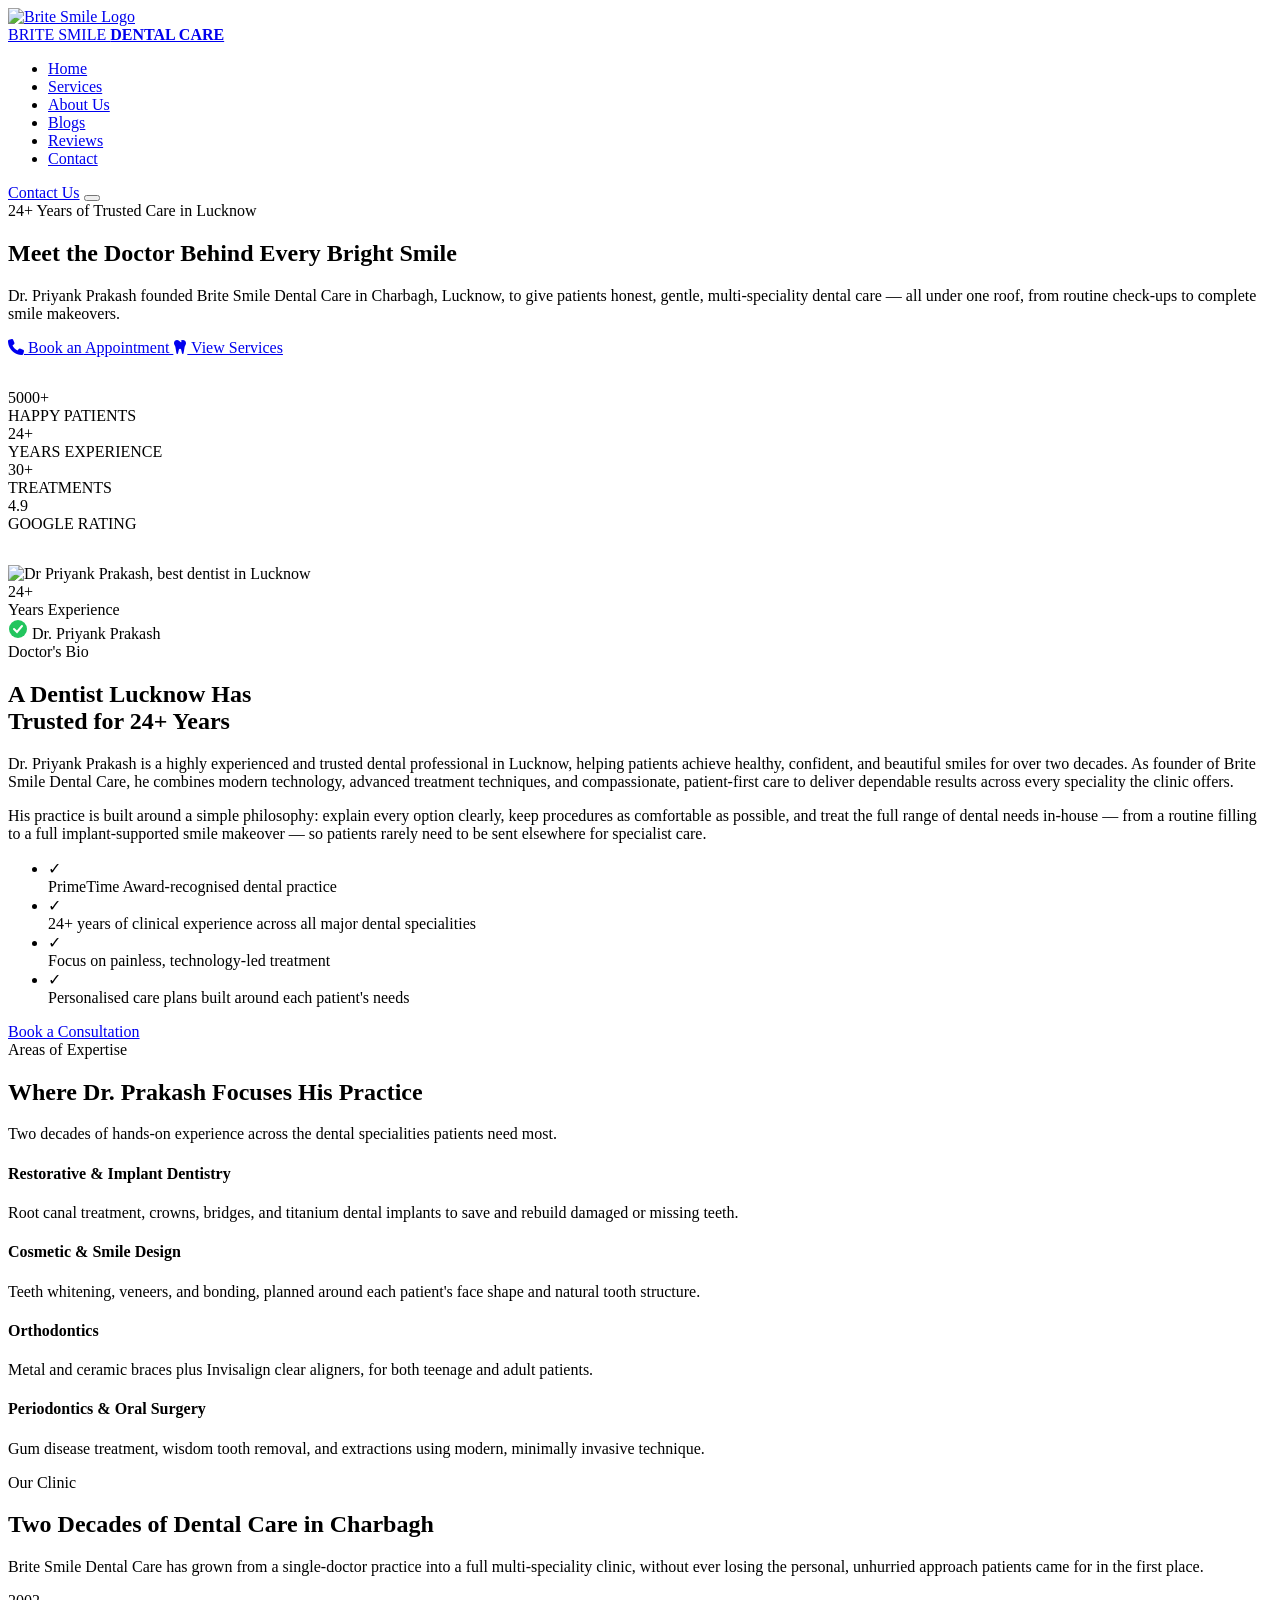
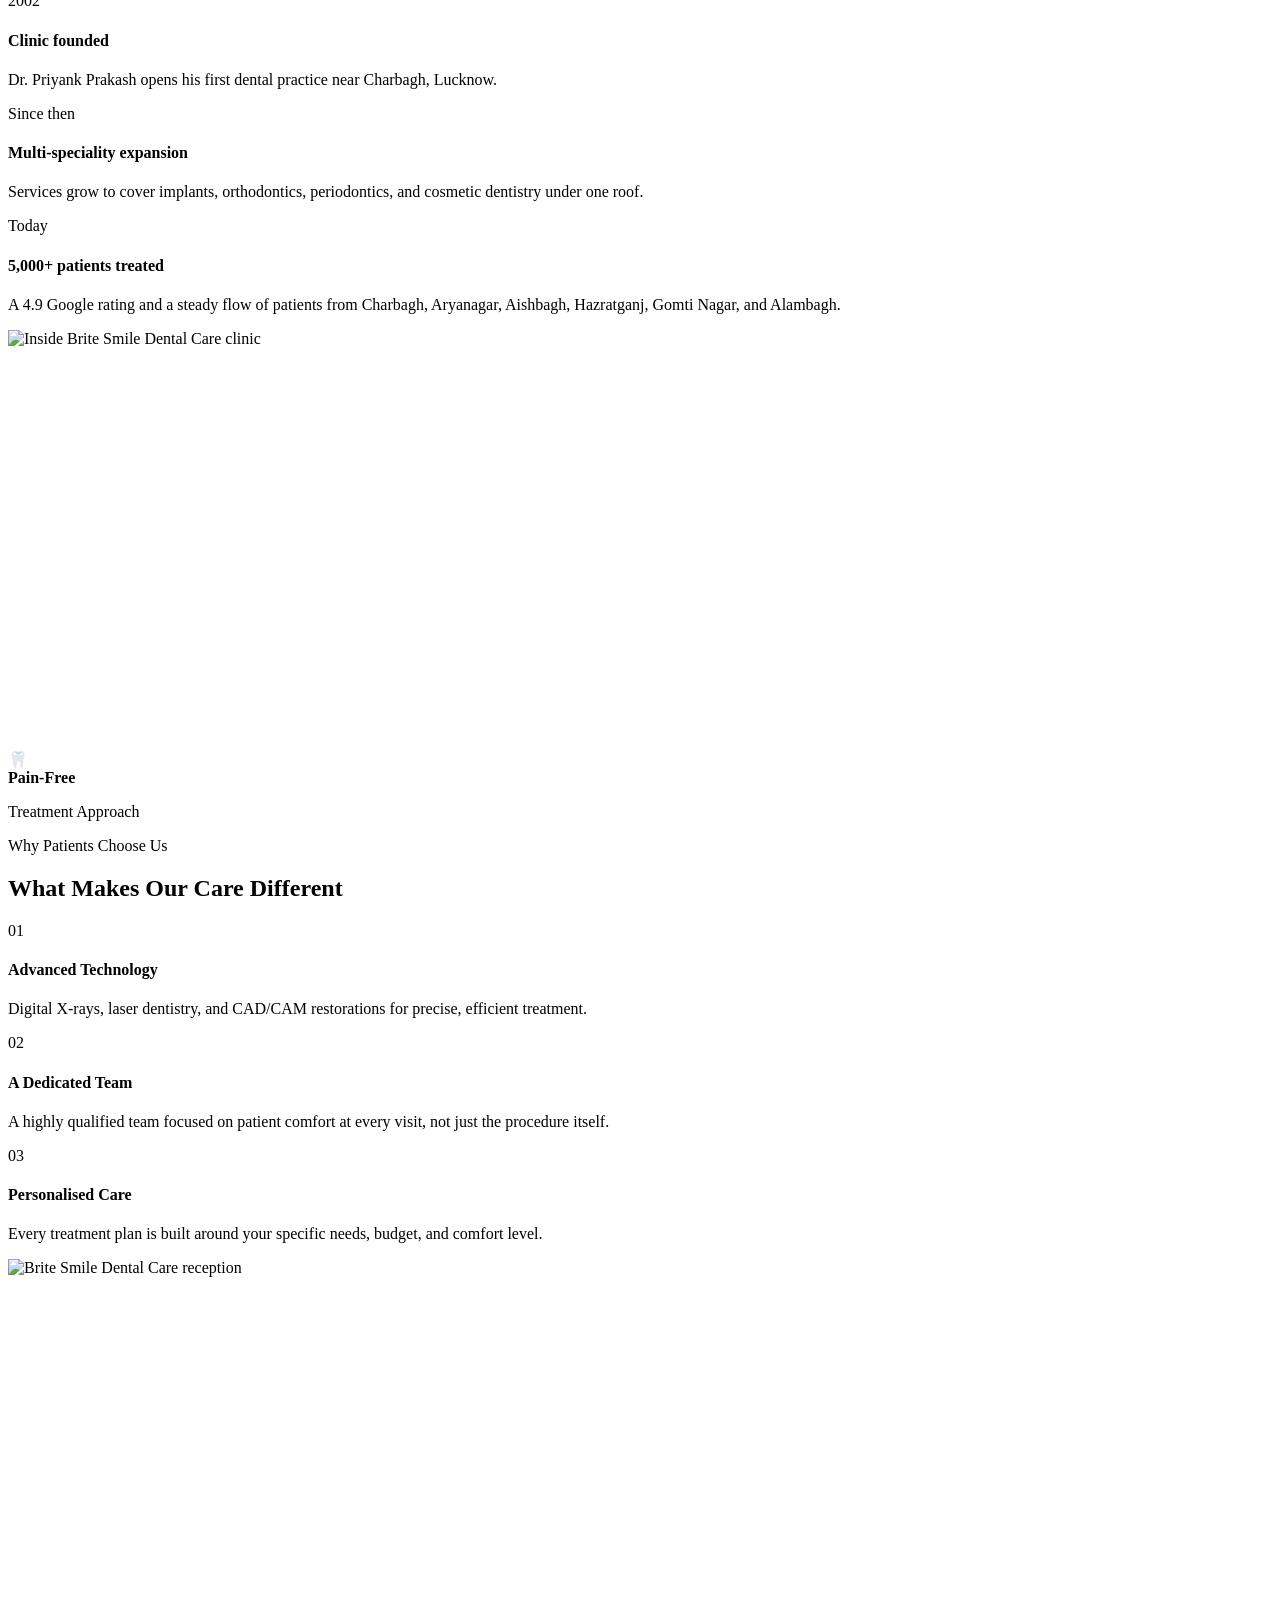
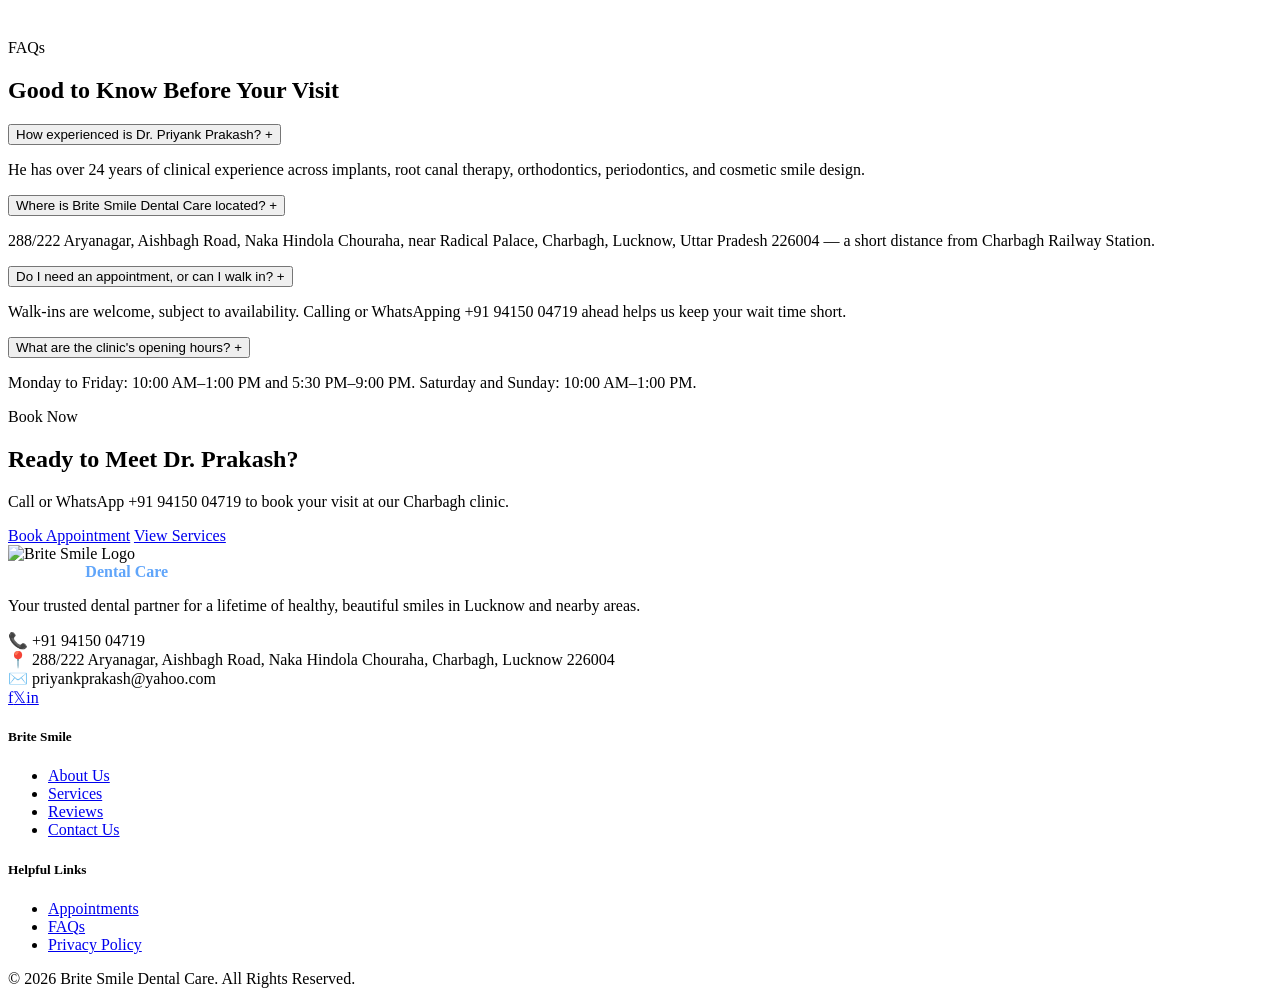
==== about/index.html @ 79cd0ec5 "Create index.html" ====
<!DOCTYPE html>
<html lang="en">
<head>
<meta charset="UTF-8">
<meta name="viewport" content="width=device-width, initial-scale=1.0, maximum-scale=1.0, user-scalable=no">
<title>About Dr. Priyank Prakash | Brite Smile Dental Care, Lucknow</title>
<link rel="preconnect" href="https://fonts.googleapis.com">
<link rel="preconnect" href="https://fonts.gstatic.com" crossorigin>
<link rel="icon" type="image/x-icon" href="/favicon.ico">
<link href="https://fonts.googleapis.com/css2?family=Cormorant+Garamond:ital,wght@0,300;0,400;0,600;0,700;1,300;1,400&family=DM+Sans:wght@300;400;500;600;700&display=swap" rel="stylesheet">
<link rel="stylesheet" href="about-style.css">
<link rel="stylesheet" href="https://cdnjs.cloudflare.com/ajax/libs/font-awesome/6.5.1/css/all.min.css">

<meta name="description" content="Meet Dr. Priyank Prakash, founder of Brite Smile Dental Care, Charbagh Lucknow — 24+ years of experience in implants, root canal, orthodontics and cosmetic dentistry. Trusted by 5,000+ patients.">
<meta name="theme-color" content="#2563eb">
<meta name="robots" content="index, follow">
<link rel="canonical" href="https://britesmiledentalcare2002.co.in/about/">

<meta property="og:title" content="About Dr. Priyank Prakash | Brite Smile Dental Care">
<meta property="og:description" content="24+ years of dental experience. Multi-speciality care in Charbagh, Lucknow. Trusted by 5,000+ patients.">
<meta property="og:image" content="og-image.webp">
<meta property="og:url" content="https://britesmiledentalcare2002.co.in/about/">
<meta property="og:type" content="website">
<meta name="twitter:card" content="summary_large_image">

<script type="application/ld+json">
[
  {
    "@context": "https://schema.org",
    "@type": "Dentist",
    "name": "Brite Smile Dental Care",
    "url": "https://britesmiledentalcare2002.co.in",
    "telephone": "+919415004719",
    "email": "priyankprakash@yahoo.com",
    "address": {
      "@type": "PostalAddress",
      "streetAddress": "288/222 Aryanagar, Aishbagh Road, Naka Hindola Chouraha, near Radical Palace, Charbagh",
      "addressLocality": "Lucknow",
      "addressRegion": "Uttar Pradesh",
      "postalCode": "226004",
      "addressCountry": "IN"
    },
    "aggregateRating": {
      "@type": "AggregateRating",
      "ratingValue": "4.9",
      "reviewCount": "85"
    },
    "employee": {
      "@type": "Person",
      "name": "Dr. Priyank Prakash",
      "jobTitle": "Lead Dentist & Founder",
      "description": "Dr. Priyank Prakash is the founder and lead dentist at Brite Smile Dental Care, with 24+ years of clinical experience in multi-speciality dentistry."
    }
  },
  {
    "@context": "https://schema.org",
    "@type": "BreadcrumbList",
    "itemListElement": [
      {"@type":"ListItem","position":1,"name":"Home","item":"https://britesmiledentalcare2002.co.in"},
      {"@type":"ListItem","position":2,"name":"About Us","item":"https://britesmiledentalcare2002.co.in/about/"}
    ]
  },
  {
    "@context": "https://schema.org",
    "@type": "FAQPage",
    "mainEntity": [
      {
        "@type": "Question",
        "name": "How experienced is Dr. Priyank Prakash?",
        "acceptedAnswer": {"@type":"Answer","text":"Dr. Priyank Prakash has over 24 years of clinical experience in multi-speciality dentistry, including implants, root canal therapy, orthodontics, periodontics, and cosmetic smile design."}
      },
      {
        "@type": "Question",
        "name": "Where is Brite Smile Dental Care located?",
        "acceptedAnswer": {"@type":"Answer","text":"288/222 Aryanagar, Aishbagh Road, Naka Hindola Chouraha, near Radical Palace, Charbagh, Lucknow, Uttar Pradesh 226004 — a short distance from Charbagh Railway Station."}
      },
      {
        "@type": "Question",
        "name": "Do I need an appointment or can I walk in?",
        "acceptedAnswer": {"@type":"Answer","text":"Walk-ins are welcome, subject to availability. Calling or WhatsApping +91 94150 04719 ahead helps us keep your wait time short."}
      },
      {
        "@type": "Question",
        "name": "What are the clinic's opening hours?",
        "acceptedAnswer": {"@type":"Answer","text":"Monday to Friday: 10:00 AM–1:00 PM and 5:30 PM–9:00 PM. Saturday and Sunday: 10:00 AM–1:00 PM."}
      }
    ]
  }
]
</script>
</head>
<body>

<!-- ═══════════════════════════════ NAVBAR ═══════════════════════════════ -->
<nav class="navbar">
  <div class="nav-container">
    <a href="/" class="nav-logo">
      <div class="logo-icon"><img src="logo.png" loading="lazy" alt="Brite Smile Logo" style="width:26px;height:26px;object-fit:contain;"></div>
      <span>BRITE SMILE <strong>DENTAL CARE</strong></span>
    </a>
    <ul class="nav-links" id="navLinks">
      <li><a href="/">Home</a></li>
      <li><a href="/services">Services</a></li>
      <li><a href="/about" aria-current="page">About Us</a></li>
      <li><a href="/blog/">Blogs</a></li>
      <li><a href="/#reviews">Reviews</a></li>
      <li><a href="/#book-appointment">Contact</a></li>
    </ul>
    <a href="tel:+919415004719" class="btn btn-primary btn-nav">Contact Us</a>
    <button class="nav-hamburger" id="hamburger" aria-label="Menu" aria-expanded="false">
      <span></span><span></span><span></span>
    </button>
  </div>
</nav>
<div class="nav-overlay" id="navOverlay"></div>

<!-- ═══════════════════════════════ HERO ═══════════════════════════════ -->
<section class="hero">
  <div class="hero-bg-blob"></div>
  <div class="hero-container">
    <div class="hero-badge reveal from-bottom in-view">
      <span class="badge-dot"></span>
      24+ Years of Trusted Care in Lucknow
    </div>
    <h1 class="hero-title reveal from-bottom in-view">
      Meet the Doctor Behind Every <span class="gradient-text">Bright Smile</span>
    </h1>
    <p class="hero-desc reveal from-bottom in-view">
      Dr. Priyank Prakash founded Brite Smile Dental Care in Charbagh, Lucknow, to give patients honest, gentle, multi-speciality dental care — all under one roof, from routine check-ups to complete smile makeovers.
    </p>
    <div class="hero-cta reveal from-bottom in-view">
      <a href="tel:+919415004719" class="btn btn-primary">
        <i class="fa-solid fa-phone"></i> Book an Appointment
      </a>
      <a href="/services" class="btn btn-outline">
        <i class="fa-solid fa-tooth"></i> View Services
      </a>
    </div>
  </div>
</section>

<!-- ═══════════════════════════════ STATS STRIP ═══════════════════════════════ -->
<section class="stats-strip" style="padding:32px 0;">
  <div class="container">
    <div class="stats-grid">
      <div class="stat-item reveal from-bottom"><div class="stat-number">5000<span>+</span></div><div class="stat-label">HAPPY PATIENTS</div></div>
      <div class="stat-divider"></div>
      <div class="stat-item reveal from-bottom"><div class="stat-number">24<span>+</span></div><div class="stat-label">YEARS EXPERIENCE</div></div>
      <div class="stat-divider"></div>
      <div class="stat-item reveal from-bottom"><div class="stat-number">30<span>+</span></div><div class="stat-label">TREATMENTS</div></div>
      <div class="stat-divider"></div>
      <div class="stat-item reveal from-bottom"><div class="stat-number">4.9</div><div class="stat-label">GOOGLE RATING</div></div>
    </div>
  </div>
</section>

<!-- ═══════════════════════════════ DOCTOR BIO ═══════════════════════════════ -->
<section id="doctor">
  <div class="container">
    <div class="about-grid doctor-grid">
      <div class="about-visual reveal from-left">
        <div class="about-img-card" style="overflow:hidden;">
          <img src="Dr-Priyank-Prakash-Best-dentist-in-lucknow.webp" loading="lazy" alt="Dr Priyank Prakash, best dentist in Lucknow"
               style="width:100%;height:100%;object-fit:cover;object-position:top;">
        </div>
        <div class="about-stat-card"><div class="stat-num">24+</div><div class="stat-label">Years Experience</div></div>
        <div class="about-check-card">
          <svg width="20" height="20" viewBox="0 0 20 20" fill="none"><circle cx="10" cy="10" r="9" fill="#22c55e"/><path d="M6 10L9 13L14 7" stroke="white" stroke-width="2" stroke-linecap="round"/></svg>
          Dr. Priyank Prakash
        </div>
      </div>
      <div class="about-content reveal from-right">
        <div class="section-tag">Doctor's Bio</div>
        <h2 class="section-title">A Dentist Lucknow Has<br><span class="gradient-text">Trusted for 24+ Years</span></h2>
        <p class="about-desc">
          Dr. Priyank Prakash is a highly experienced and trusted dental professional in Lucknow, helping patients achieve healthy, confident, and beautiful smiles for over two decades. As founder of Brite Smile Dental Care, he combines modern technology, advanced treatment techniques, and compassionate, patient-first care to deliver dependable results across every speciality the clinic offers.
        </p>
        <p class="about-desc">
          His practice is built around a simple philosophy: explain every option clearly, keep procedures as comfortable as possible, and treat the full range of dental needs in-house — from a routine filling to a full implant-supported smile makeover — so patients rarely need to be sent elsewhere for specialist care.
        </p>
        <ul class="about-features">
          <li><div class="feature-check">✓</div><span>PrimeTime Award-recognised dental practice</span></li>
          <li><div class="feature-check">✓</div><span>24+ years of clinical experience across all major dental specialities</span></li>
          <li><div class="feature-check">✓</div><span>Focus on painless, technology-led treatment</span></li>
          <li><div class="feature-check">✓</div><span>Personalised care plans built around each patient's needs</span></li>
        </ul>
        <a href="/#book-appointment" class="btn btn-primary">Book a Consultation</a>
      </div>
    </div>
  </div>
</section>

<!-- ═══════════════════════════════ AREAS OF EXPERTISE ═══════════════════════════════ -->
<section class="services">
  <div class="container">
    <div class="section-header reveal from-bottom">
      <div class="section-tag">Areas of Expertise</div>
      <h2 class="section-title">Where <span class="gradient-text">Dr. Prakash</span> Focuses His Practice</h2>
      <p class="section-desc">Two decades of hands-on experience across the dental specialities patients need most.</p>
    </div>
    <div class="cred-grid">
      <div class="cred-card reveal from-bottom"><h4>Restorative & Implant Dentistry</h4><p>Root canal treatment, crowns, bridges, and titanium dental implants to save and rebuild damaged or missing teeth.</p></div>
      <div class="cred-card reveal from-bottom"><h4>Cosmetic & Smile Design</h4><p>Teeth whitening, veneers, and bonding, planned around each patient's face shape and natural tooth structure.</p></div>
      <div class="cred-card reveal from-bottom"><h4>Orthodontics</h4><p>Metal and ceramic braces plus Invisalign clear aligners, for both teenage and adult patients.</p></div>
      <div class="cred-card reveal from-bottom"><h4>Periodontics & Oral Surgery</h4><p>Gum disease treatment, wisdom tooth removal, and extractions using modern, minimally invasive technique.</p></div>
    </div>
  </div>
</section>

<!-- ═══════════════════════════════ CLINIC / TIMELINE ═══════════════════════════════ -->
<section>
  <div class="container">
    <div class="about-grid" style="grid-template-columns:1fr 1fr;">
      <div class="reveal from-left">
        <div class="section-tag">Our Clinic</div>
        <h2 class="section-title">Two Decades of <span class="gradient-text">Dental Care in Charbagh</span></h2>
        <p class="about-desc">Brite Smile Dental Care has grown from a single-doctor practice into a full multi-speciality clinic, without ever losing the personal, unhurried approach patients came for in the first place.</p>
        <div class="timeline">
          <div class="timeline-item"><div class="t-year">2002</div><h4>Clinic founded</h4><p>Dr. Priyank Prakash opens his first dental practice near Charbagh, Lucknow.</p></div>
          <div class="timeline-item"><div class="t-year">Since then</div><h4>Multi-speciality expansion</h4><p>Services grow to cover implants, orthodontics, periodontics, and cosmetic dentistry under one roof.</p></div>
          <div class="timeline-item"><div class="t-year">Today</div><h4>5,000+ patients treated</h4><p>A 4.9 Google rating and a steady flow of patients from Charbagh, Aryanagar, Aishbagh, Hazratganj, Gomti Nagar, and Alambagh.</p></div>
        </div>
      </div>
      <div class="reveal from-right">
        <div class="why-img-card">
          <img src="https://images.pexels.com/photos/5622257/pexels-photo-5622257.jpeg" loading="lazy" alt="Inside Brite Smile Dental Care clinic"
               style="width:100%;height:100%;min-height:420px;object-fit:cover;">
          <div class="why-img-badge">
            <span>🦷</span>
            <div><strong>Pain-Free</strong><p>Treatment Approach</p></div>
          </div>
        </div>
      </div>
    </div>
  </div>
</section>

<!-- ═══════════════════════════════ WHY US ═══════════════════════════════ -->
<section class="why-us">
  <div class="container">
    <div class="why-grid">
      <div class="why-content">
        <div class="section-tag light-tag">Why Patients Choose Us</div>
        <h2 class="section-title white-title">What Makes Our Care Different</h2>
        <div class="why-items">
          <div class="why-item reveal from-left">
            <div class="why-num">01</div>
            <div class="why-text"><h4>Advanced Technology</h4><p>Digital X-rays, laser dentistry, and CAD/CAM restorations for precise, efficient treatment.</p></div>
          </div>
          <div class="why-item reveal from-left">
            <div class="why-num">02</div>
            <div class="why-text"><h4>A Dedicated Team</h4><p>A highly qualified team focused on patient comfort at every visit, not just the procedure itself.</p></div>
          </div>
          <div class="why-item reveal from-left">
            <div class="why-num">03</div>
            <div class="why-text"><h4>Personalised Care</h4><p>Every treatment plan is built around your specific needs, budget, and comfort level.</p></div>
          </div>
        </div>
      </div>
      <div class="why-visual reveal from-right">
        <div class="why-img-card">
          <img src="https://images.unsplash.com/photo-1629909615184-74f495363b67?w=700&q=80" loading="lazy" alt="Brite Smile Dental Care reception"
               style="width:100%;height:100%;min-height:380px;object-fit:cover;">
        </div>
      </div>
    </div>
  </div>
</section>

<!-- ═══════════════════════════════ FAQ ═══════════════════════════════ -->
<section id="faq">
  <div class="container">
    <div class="section-header reveal from-bottom">
      <div class="section-tag">FAQs</div>
      <h2 class="section-title">Good to Know <span class="gradient-text">Before Your Visit</span></h2>
    </div>
    <div class="faq-grid">
      <div class="faq-item reveal from-bottom">
        <button class="faq-question" aria-expanded="false">How experienced is Dr. Priyank Prakash? <span class="faq-icon">+</span></button>
        <div class="faq-answer"><p>He has over 24 years of clinical experience across implants, root canal therapy, orthodontics, periodontics, and cosmetic smile design.</p></div>
      </div>
      <div class="faq-item reveal from-bottom">
        <button class="faq-question" aria-expanded="false">Where is Brite Smile Dental Care located? <span class="faq-icon">+</span></button>
        <div class="faq-answer"><p>288/222 Aryanagar, Aishbagh Road, Naka Hindola Chouraha, near Radical Palace, Charbagh, Lucknow, Uttar Pradesh 226004 — a short distance from Charbagh Railway Station.</p></div>
      </div>
      <div class="faq-item reveal from-bottom">
        <button class="faq-question" aria-expanded="false">Do I need an appointment, or can I walk in? <span class="faq-icon">+</span></button>
        <div class="faq-answer"><p>Walk-ins are welcome, subject to availability. Calling or WhatsApping +91 94150 04719 ahead helps us keep your wait time short.</p></div>
      </div>
      <div class="faq-item reveal from-bottom">
        <button class="faq-question" aria-expanded="false">What are the clinic's opening hours? <span class="faq-icon">+</span></button>
        <div class="faq-answer"><p>Monday to Friday: 10:00 AM–1:00 PM and 5:30 PM–9:00 PM. Saturday and Sunday: 10:00 AM–1:00 PM.</p></div>
      </div>
    </div>
  </div>
</section>

<!-- ═══════════════════════════════ CTA BANNER ═══════════════════════════════ -->
<section class="cta-banner">
  <div class="cta-blob"></div>
  <div class="container">
    <div class="cta-content reveal from-bottom">
      <div class="section-tag light-tag">Book Now</div>
      <h2>Ready to Meet Dr. Prakash?</h2>
      <p>Call or WhatsApp +91 94150 04719 to book your visit at our Charbagh clinic.</p>
      <div class="cta-btns">
        <a href="tel:+919415004719" class="btn btn-white">Book Appointment</a>
        <a href="/services/" class="btn btn-outline-white">View Services</a>
      </div>
    </div>
  </div>
</section>

<!-- ═══════════════════════════════ FOOTER ═══════════════════════════════ -->
<footer class="footer">
  <div class="container">
    <div class="footer-grid">
      <div class="footer-brand">
        <div class="nav-logo footer-logo">
          <div class="logo-icon" style="background:transparent;"><img src="logo.png" loading="lazy" alt="Brite Smile Logo" style="width:36px;height:36px;object-fit:contain;"></div>
          <span style="color:#fff;">Brite Smile <strong style="color:#60a5fa;">Dental Care</strong></span>
        </div>
        <p>Your trusted dental partner for a lifetime of healthy, beautiful smiles in Lucknow and nearby areas.</p>
        <div class="footer-contact-info">
          <div>📞 +91 94150 04719</div>
          <div>📍 288/222 Aryanagar, Aishbagh Road, Naka Hindola Chouraha, Charbagh, Lucknow 226004</div>
          <div>✉️ priyankprakash@yahoo.com</div>
        </div>
        <div class="footer-social">
          <a href="#" aria-label="Facebook">f</a><a href="#" aria-label="Twitter">𝕏</a><a href="#" aria-label="Instagram">in</a>
        </div>
      </div>
      <div class="footer-col">
        <h5>Brite Smile</h5>
        <ul><li><a href="/about">About Us</a></li><li><a href="/services">Services</a></li><li><a href="/#reviews">Reviews</a></li><li><a href="/#book-appointment">Contact Us</a></li></ul>
      </div>
      <div class="footer-col">
        <h5>Helpful Links</h5>
        <ul><li><a href="/#book-appointment">Appointments</a></li><li><a href="/#faq">FAQs</a></li><li><a href="#">Privacy Policy</a></li></ul>
      </div>
    </div>
    <div class="footer-bottom"><p>© 2026 Brite Smile Dental Care. All Rights Reserved.</p></div>
  </div>
</footer>

<script src="about-script.js"></script>
</body>
</html>
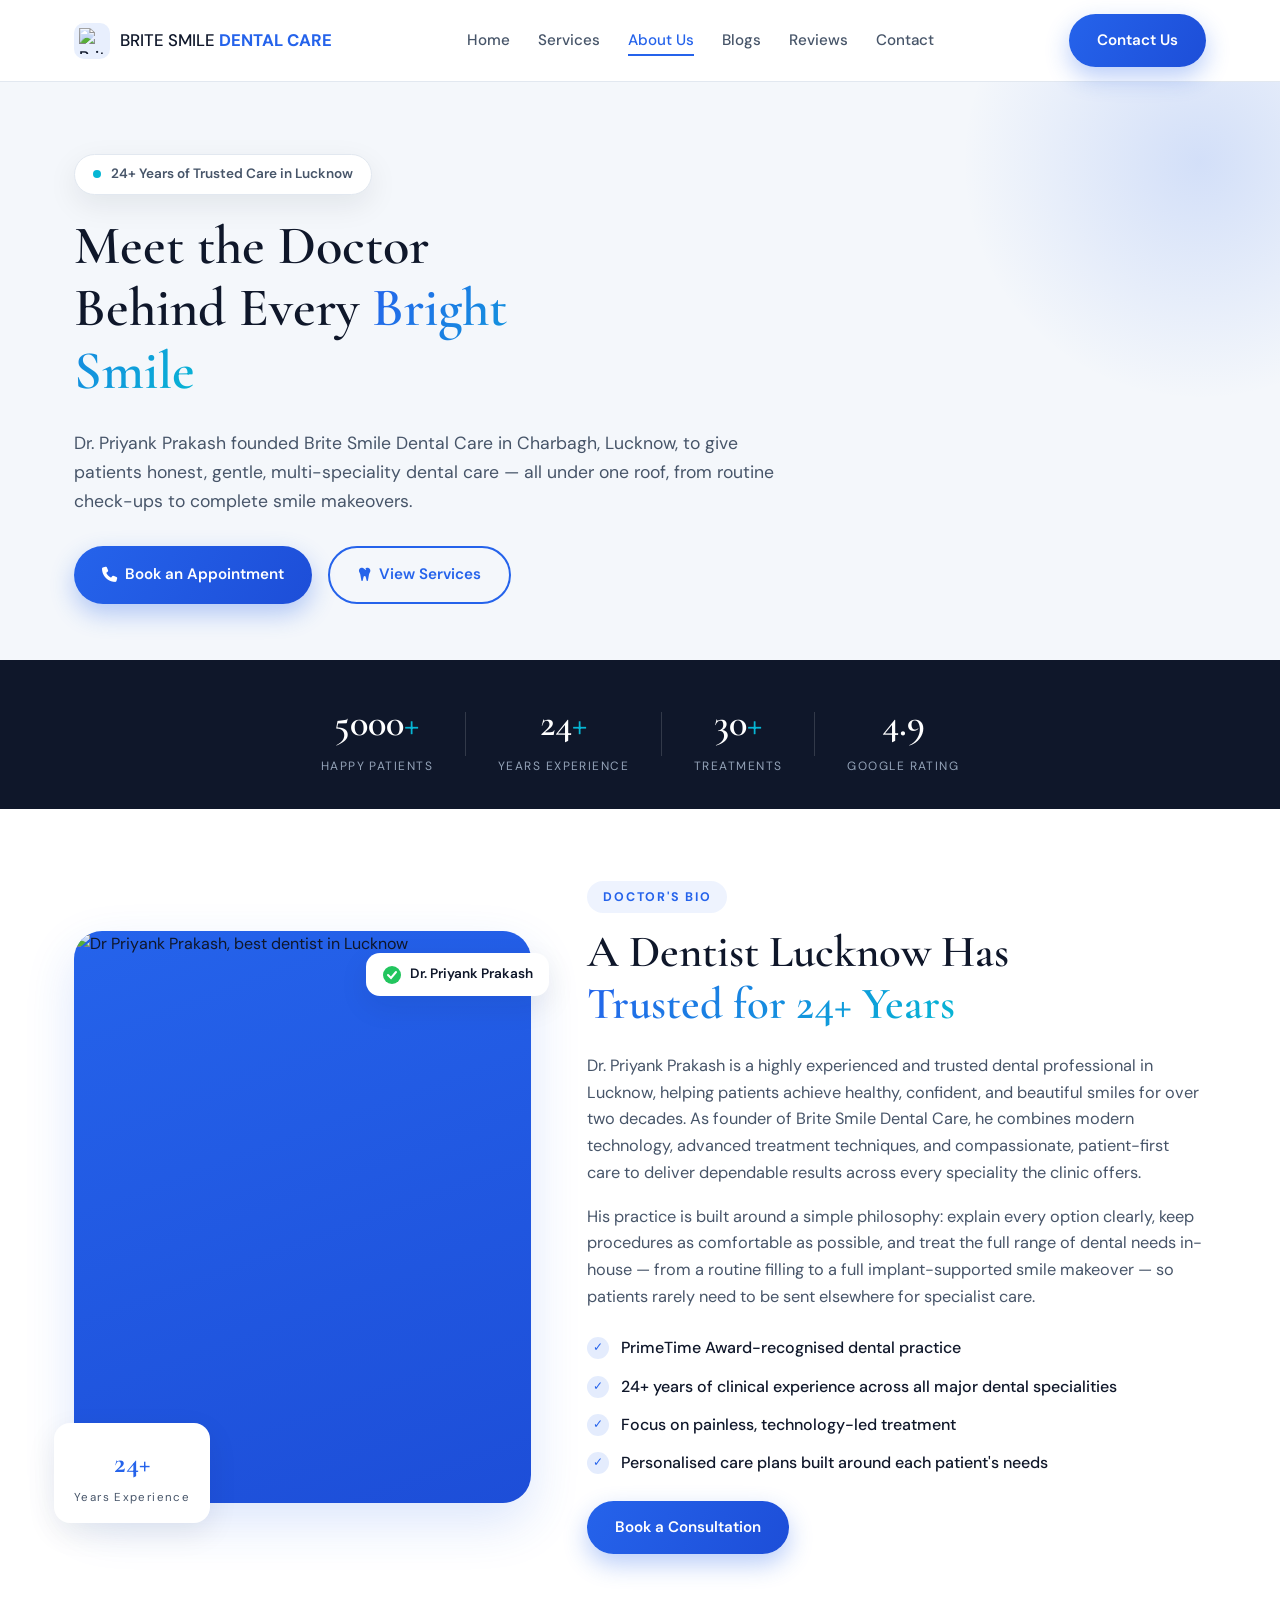
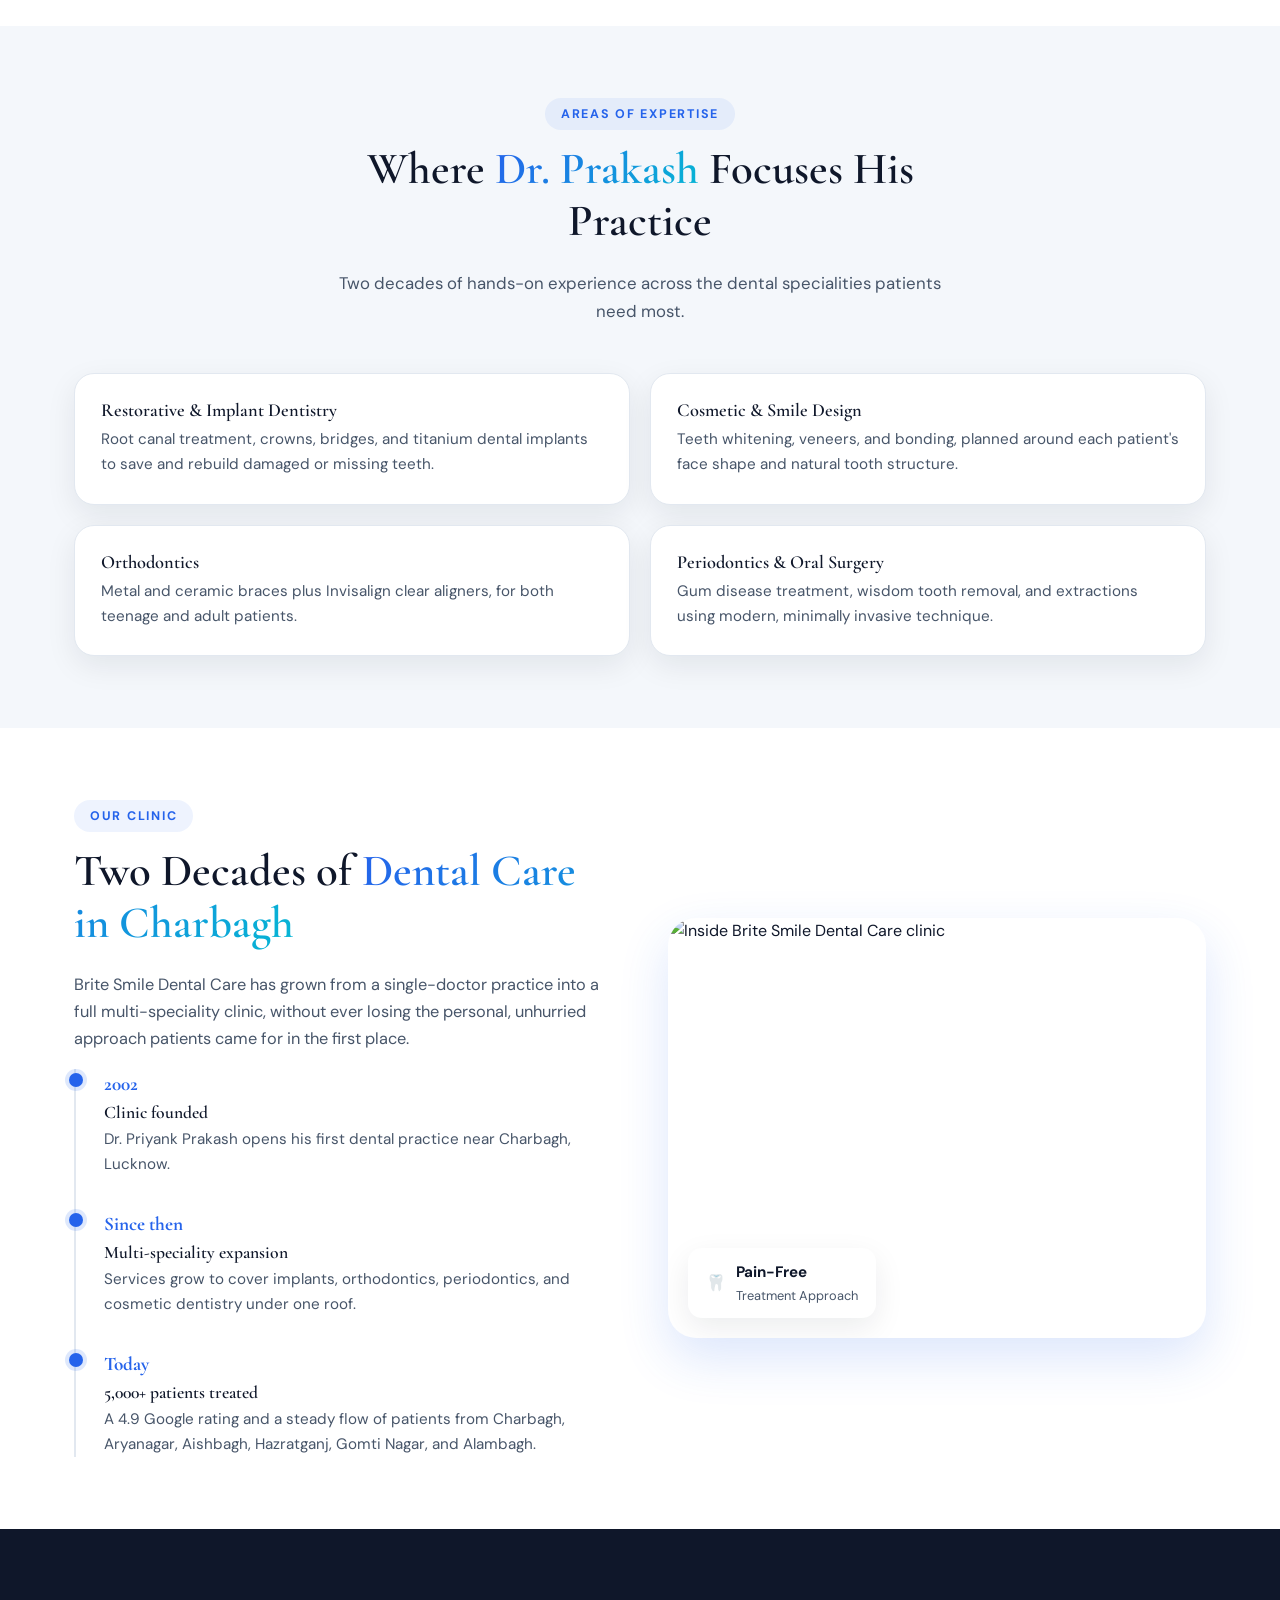
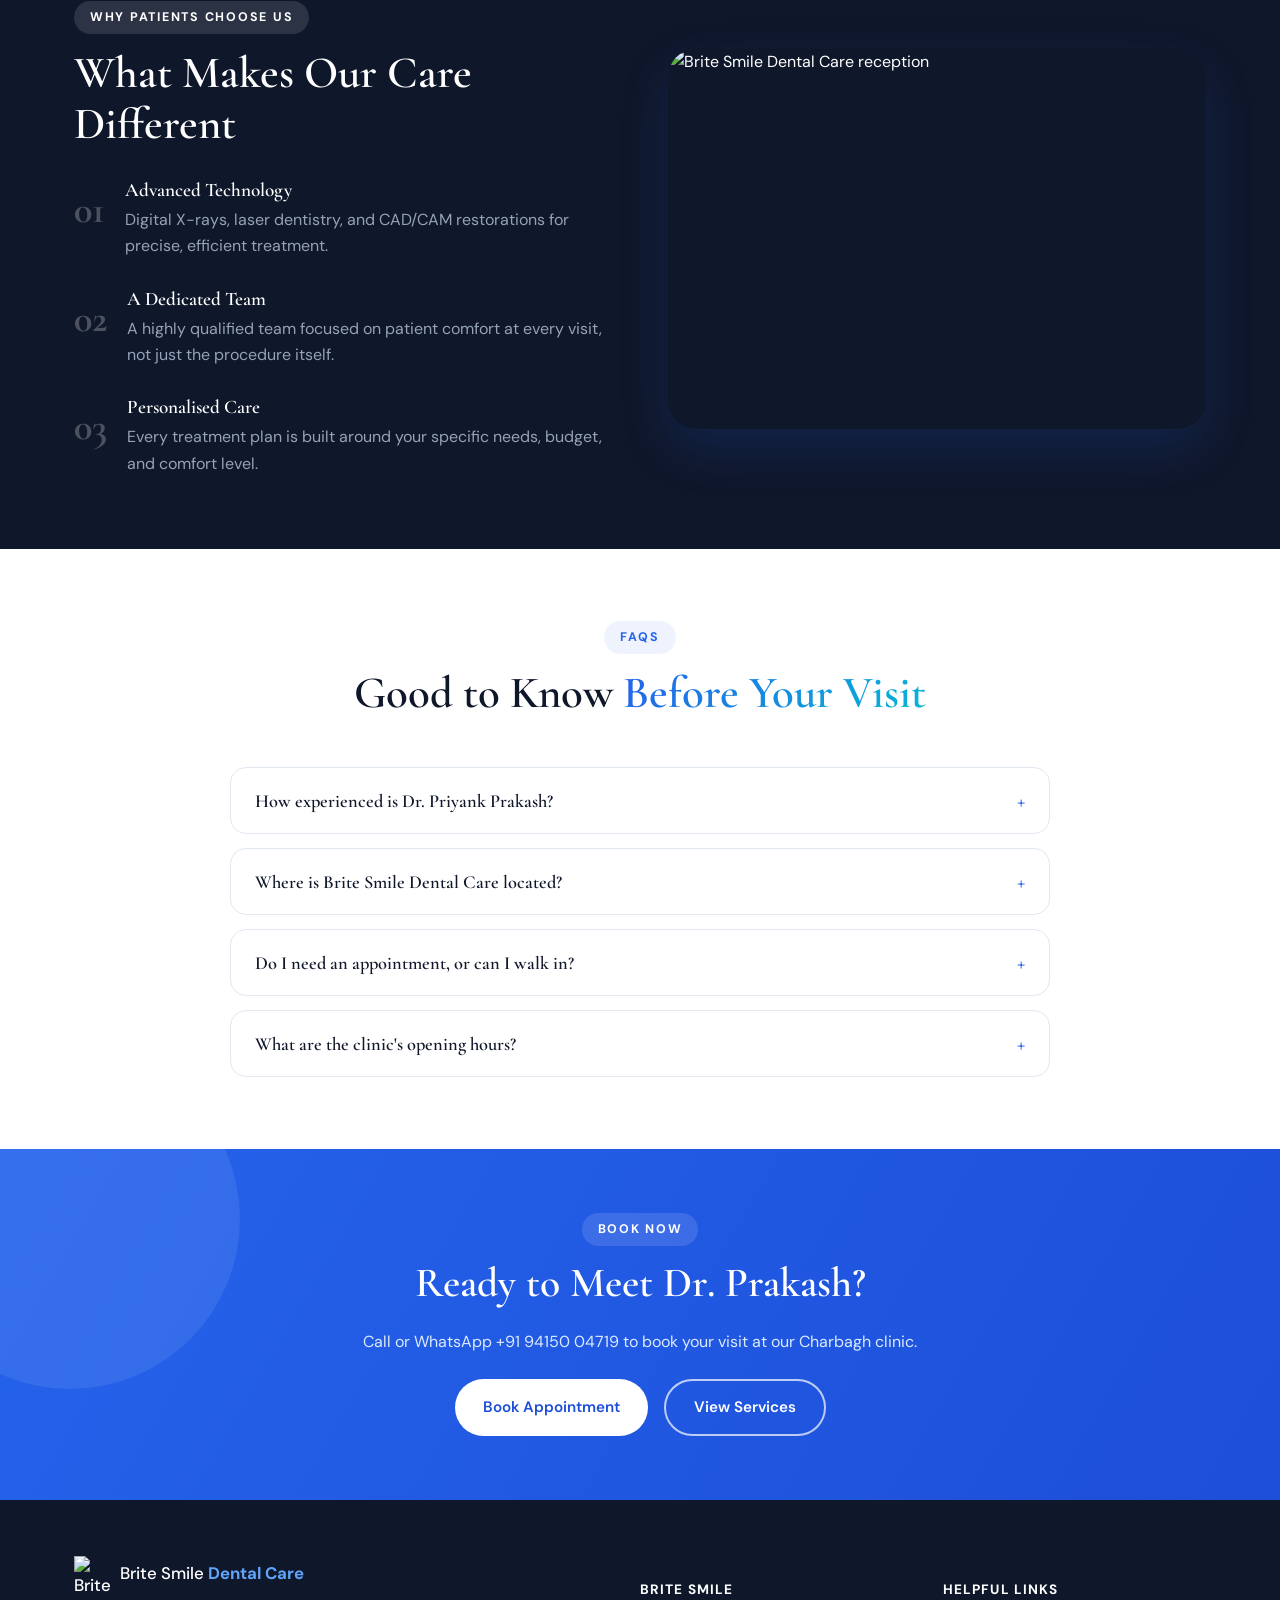
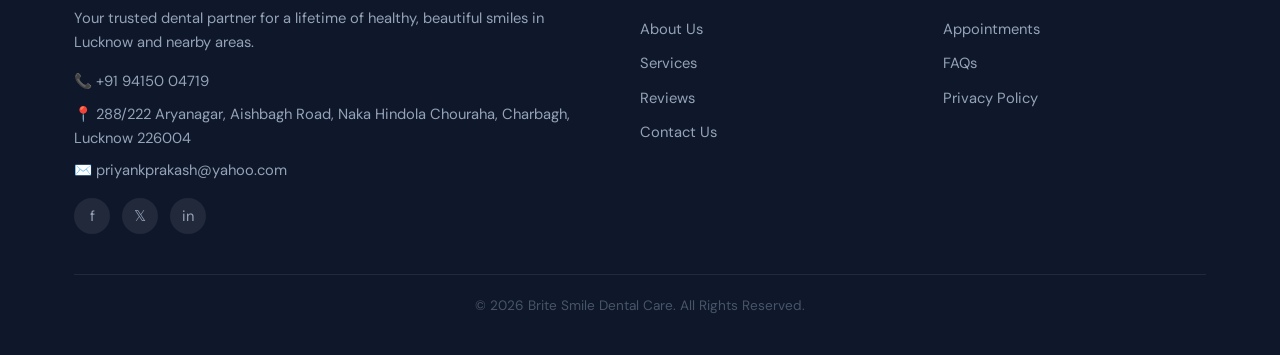
==== commit 1898613d: "Update index.html" ====
--- a/about/index.html
+++ b/about/index.html
@@ -8,7 +8,7 @@
 <link rel="preconnect" href="https://fonts.gstatic.com" crossorigin>
 <link rel="icon" type="image/x-icon" href="/favicon.ico">
 <link href="https://fonts.googleapis.com/css2?family=Cormorant+Garamond:ital,wght@0,300;0,400;0,600;0,700;1,300;1,400&family=DM+Sans:wght@300;400;500;600;700&display=swap" rel="stylesheet">
-<link rel="stylesheet" href="about-style.css">
+<link rel="stylesheet" href="/about-style.css">
 <link rel="stylesheet" href="https://cdnjs.cloudflare.com/ajax/libs/font-awesome/6.5.1/css/all.min.css">
 
 <meta name="description" content="Meet Dr. Priyank Prakash, founder of Brite Smile Dental Care, Charbagh Lucknow — 24+ years of experience in implants, root canal, orthodontics and cosmetic dentistry. Trusted by 5,000+ patients.">
@@ -343,6 +343,6 @@
   </div>
 </footer>
 
-<script src="about-script.js"></script>
+<script src="/about-script.js"></script>
 </body>
 </html>
--- a/about-style.css
+++ b/about-style.css
@@ -0,0 +1,321 @@
+/* ============================================================
+   BRITE SMILE DENTAL CARE — Shared theme (About / Services)
+   Matches homepage: Cormorant Garamond + DM Sans, #2563eb blue
+   ============================================================ */
+
+:root{
+  --primary:#2563eb;
+  --primary-dark:#1d4ed8;
+  --accent:#06b6d4;
+  --ink:#0f172a;
+  --ink-soft:#475569;
+  --bg:#ffffff;
+  --bg-soft:#f4f7fb;
+  --line:#e2e8f0;
+  --radius:20px;
+  --shadow:0 10px 30px rgba(15,23,42,.08);
+  --shadow-lg:0 20px 50px rgba(37,99,235,.16);
+}
+
+
+html, body{
+  overflow-x:hidden;
+  width:100%;
+  touch-action: pan-y;
+}
+*{box-sizing:border-box;}
+html{scroll-behavior:smooth;}
+body{
+  margin:0;
+  font-family:'DM Sans',sans-serif;
+  color:var(--ink);
+  background:var(--bg);
+  line-height:1.65;
+  -webkit-font-smoothing:antialiased;
+  overflow-x:hidden;
+}
+h1,h2,h3,h4{
+  font-family:'Cormorant Garamond',serif;
+  color:var(--ink);
+  line-height:1.15;
+  margin:0 0 .5em;
+  font-weight:600;
+}
+p{margin:0 0 1em;color:var(--ink-soft);}
+a{color:inherit;text-decoration:none;}
+img{max-width:100%;display:block;}
+.container{max-width:1180px;margin:0 auto;padding:0 24px;}
+.gradient-text{
+  background:linear-gradient(120deg,var(--primary) 0%, var(--accent) 100%);
+  -webkit-background-clip:text;background-clip:text;color:transparent;
+}
+.section-tag{
+  display:inline-block;text-transform:uppercase;letter-spacing:.14em;font-size:.78rem;
+  font-weight:700;color:var(--primary);background:rgba(37,99,235,.08);
+  padding:6px 16px;border-radius:999px;margin-bottom:14px;font-family:'DM Sans',sans-serif;
+}
+.section-tag.light-tag{background:rgba(255,255,255,.12);color:#fff;}
+.section-header{max-width:640px;margin:0 auto 48px;text-align:center;}
+.section-title{font-size:clamp(1.8rem,4vw,2.8rem);}
+.white-title{color:#fff;}
+.section-desc{font-size:1.05rem;color:var(--ink-soft);}
+
+/* ---------- buttons ---------- */
+.btn{
+  display:inline-flex;align-items:center;gap:8px;font-weight:600;font-size:.95rem;
+  padding:14px 28px;border-radius:999px;border:none;cursor:pointer;
+  transition:transform .25s ease, box-shadow .25s ease;
+  font-family:'DM Sans',sans-serif;
+}
+.btn-primary{
+  background:linear-gradient(120deg,var(--primary),var(--primary-dark));
+  color:#fff;box-shadow:0 10px 24px rgba(37,99,235,.32);
+}
+.btn-primary:hover{transform:translateY(-3px);box-shadow:0 16px 32px rgba(37,99,235,.4);}
+.btn-outline{background:transparent;border:2px solid var(--primary);color:var(--primary);}
+.btn-outline:hover{background:var(--primary);color:#fff;transform:translateY(-3px);}
+.btn-white{background:#fff;color:var(--primary-dark);}
+.btn-white:hover{transform:translateY(-3px);box-shadow:0 12px 28px rgba(0,0,0,.18);}
+.btn-outline-white{background:transparent;border:2px solid rgba(255,255,255,.7);color:#fff;}
+.btn-outline-white:hover{background:#fff;color:var(--primary-dark);}
+
+/* ---------- navbar ---------- */
+.navbar{
+  position:sticky;top:0;z-index:200;background:rgba(255,255,255,.9);
+  backdrop-filter:blur(10px);border-bottom:1px solid var(--line);
+}
+.nav-container{
+  max-width:1180px;margin:0 auto;padding:14px 24px;
+  display:flex;align-items:center;justify-content:space-between;gap:20px;
+}
+.nav-logo{display:flex;align-items:center;gap:10px;font-weight:500;font-size:1.05rem;color:var(--ink);}
+.nav-logo strong{color:var(--primary);font-weight:700;}
+.logo-icon{width:36px;height:36px;border-radius:10px;background:rgba(37,99,235,.1);display:flex;align-items:center;justify-content:center;}
+.nav-links{display:flex;align-items:center;gap:28px;list-style:none;margin:0;padding:0;}
+.nav-links a{font-size:.95rem;font-weight:500;color:var(--ink-soft);position:relative;}
+.nav-links a[aria-current="page"]{color:var(--primary);}
+.nav-links a::after{
+  content:'';position:absolute;left:0;bottom:-6px;width:0;height:2px;background:var(--primary);
+  transition:width .25s ease;
+}
+.nav-links a:hover::after,.nav-links a[aria-current="page"]::after{width:100%;}
+.btn-nav{display:inline-block;}
+
+.nav-hamburger{
+  display:none;flex-direction:column;justify-content:center;gap:5px;
+  width:40px;height:40px;background:none;border:none;cursor:pointer;z-index:210;
+}
+.nav-hamburger span{
+  display:block;width:24px;height:2px;background:var(--ink);border-radius:2px;
+  transition:transform .3s ease, opacity .3s ease;
+}
+.nav-hamburger.active span:nth-child(1){transform:translateY(7px) rotate(45deg);}
+.nav-hamburger.active span:nth-child(2){opacity:0;}
+.nav-hamburger.active span:nth-child(3){transform:translateY(-7px) rotate(-45deg);}
+
+.nav-overlay{
+  position:fixed;inset:0;background:rgba(15,23,42,.4);
+  opacity:0;visibility:hidden;transition:opacity .3s ease;z-index:150;
+}
+.nav-overlay.active{opacity:1;visibility:visible;}
+
+/* ---------- hero ---------- */
+.hero{position:relative;padding:72px 0 56px;overflow:hidden;background:var(--bg-soft);}
+.hero-bg-blob{
+  position:absolute;top:-160px;right:-160px;width:480px;height:480px;border-radius:50%;
+  background:radial-gradient(circle, rgba(37,99,235,.16), transparent 70%);
+}
+.hero-container{max-width:1180px;margin:0 auto;padding:0 24px;position:relative;z-index:2;}
+.hero-badge{
+  display:inline-flex;align-items:center;gap:10px;background:#fff;border:1px solid var(--line);
+  padding:8px 18px;border-radius:999px;font-size:.85rem;font-weight:600;color:var(--ink-soft);
+  box-shadow:var(--shadow);margin-bottom:20px;
+}
+.badge-dot{width:8px;height:8px;border-radius:50%;background:var(--accent);animation:pulse 1.8s infinite;}
+@keyframes pulse{0%,100%{box-shadow:0 0 0 0 rgba(6,182,212,.5);}50%{box-shadow:0 0 0 8px rgba(6,182,212,0);}}
+.hero-title{font-size:clamp(2.1rem,4.6vw,3.4rem);max-width:18ch;}
+.hero-desc{font-family:'DM Sans',sans-serif;font-weight:400;font-size:1.1rem;color:var(--ink-soft);max-width:60ch;margin-top:10px;}
+.hero-cta{display:flex;gap:16px;margin-top:30px;flex-wrap:wrap;}
+
+/* ---------- stats strip ---------- */
+.stats-strip{background:var(--ink);padding:40px 0;}
+.stats-grid{display:flex;align-items:center;justify-content:center;gap:32px;flex-wrap:wrap;}
+.stat-item{text-align:center;color:#fff;}
+.stat-number{font-family:'Cormorant Garamond',serif;font-size:2.4rem;font-weight:600;}
+.stat-number span{color:var(--accent);}
+.stat-label{font-size:.75rem;letter-spacing:.12em;color:#94a3b8;margin-top:2px;}
+.stat-divider{width:1px;height:44px;background:rgba(255,255,255,.15);}
+
+/* ---------- generic content sections ---------- */
+section{padding:72px 0;}
+
+/* ---------- doctor / about ---------- */
+.about-grid,.doctor-grid{display:grid;grid-template-columns:.85fr 1.15fr;gap:56px;align-items:center;}
+.about-visual{position:relative;}
+.about-img-card{
+  border-radius:28px;box-shadow:var(--shadow-lg);aspect-ratio:4/5;position:relative;
+  background:linear-gradient(160deg,var(--primary),var(--primary-dark));
+}
+.about-stat-card{
+  position:absolute;bottom:-20px;left:-20px;background:#fff;border-radius:16px;padding:16px 20px;
+  box-shadow:var(--shadow);text-align:center;
+}
+.about-stat-card .stat-num{font-family:'Cormorant Garamond',serif;font-size:1.8rem;color:var(--primary);font-weight:700;}
+.about-stat-card .stat-label{font-size:.72rem;color:var(--ink-soft);}
+.about-check-card{
+  position:absolute;top:22px;right:-18px;background:#fff;border-radius:14px;padding:10px 16px;
+  box-shadow:var(--shadow);font-size:.85rem;font-weight:600;display:flex;align-items:center;gap:8px;
+}
+.about-check-card svg{flex-shrink:0;}
+.about-desc{font-size:1.02rem;}
+.about-features{list-style:none;margin:24px 0;padding:0;display:grid;gap:12px;}
+.about-features li{display:flex;align-items:flex-start;gap:12px;font-weight:500;}
+.feature-check{
+  width:22px;height:22px;border-radius:50%;background:rgba(37,99,235,.12);color:var(--primary);
+  display:flex;align-items:center;justify-content:center;font-size:.75rem;flex-shrink:0;margin-top:2px;
+}
+
+/* credential / timeline */
+.cred-grid{display:grid;grid-template-columns:repeat(2,1fr);gap:20px;}
+.cred-card{background:#fff;border:1px solid var(--line);border-radius:var(--radius);padding:26px;box-shadow:var(--shadow);}
+.cred-card h4{font-size:1.15rem;margin-bottom:6px;}
+.cred-card p{margin:0;font-size:.95rem;}
+
+.timeline{position:relative;margin-top:12px;padding-left:28px;border-left:2px solid var(--line);}
+.timeline-item{position:relative;padding-bottom:32px;}
+.timeline-item:last-child{padding-bottom:0;}
+.timeline-item::before{
+  content:'';position:absolute;left:-35px;top:4px;width:14px;height:14px;border-radius:50%;
+  background:var(--primary);box-shadow:0 0 0 4px rgba(37,99,235,.15);
+}
+.timeline-item .t-year{font-family:'Cormorant Garamond',serif;font-weight:700;color:var(--primary);font-size:1.2rem;}
+.timeline-item h4{margin:2px 0 4px;font-size:1.1rem;}
+.timeline-item p{margin:0;font-size:.95rem;}
+
+/* ---------- services grid ---------- */
+.services{background:var(--bg-soft);}
+.services-grid{display:grid;grid-template-columns:repeat(3,1fr);gap:24px;}
+.service-card{
+  background:#fff;border-radius:var(--radius);padding:32px 26px;box-shadow:var(--shadow);
+  border:1px solid var(--line);transition:transform .3s ease, box-shadow .3s ease;
+}
+.service-card:hover{transform:translateY(-6px);box-shadow:var(--shadow-lg);}
+.service-card.featured{border-color:var(--primary);}
+.service-icon{
+  width:52px;height:52px;border-radius:14px;background:linear-gradient(135deg,rgba(37,99,235,.12),rgba(6,182,212,.12));
+  color:var(--primary);display:flex;align-items:center;justify-content:center;font-size:1.3rem;margin-bottom:16px;
+}
+.service-card h3{font-size:1.25rem;margin-bottom:8px;}
+.service-card p{font-size:.95rem;margin-bottom:14px;}
+.service-link{font-weight:700;color:var(--primary);font-size:.9rem;}
+
+/* ---------- why-us (dark, numbered) ---------- */
+.why-us{background:var(--ink);color:#fff;}
+.why-grid{display:grid;grid-template-columns:1fr 1fr;gap:56px;align-items:center;}
+.why-items{display:grid;gap:28px;margin-top:28px;}
+.why-item{display:flex;gap:20px;}
+.why-num{font-family:'Cormorant Garamond',serif;font-size:2.4rem;font-weight:700;color:rgba(255,255,255,.25);flex-shrink:0;}
+.why-text h4{color:#fff;font-size:1.2rem;margin-bottom:6px;}
+.why-text p{color:#94a3b8;margin:0;}
+.why-img-card{position:relative;border-radius:28px;overflow:hidden;box-shadow:var(--shadow-lg);}
+.why-img-badge{
+  position:absolute;bottom:20px;left:20px;background:#fff;border-radius:14px;padding:12px 18px;
+  display:flex;align-items:center;gap:10px;box-shadow:var(--shadow);
+}
+.why-img-badge strong{display:block;color:var(--ink);font-size:.95rem;}
+.why-img-badge p{margin:0;font-size:.8rem;color:var(--ink-soft);}
+
+/* ---------- FAQ accordion ---------- */
+.faq-grid{display:grid;gap:14px;max-width:820px;margin:0 auto;}
+.faq-item{background:#fff;border:1px solid var(--line);border-radius:16px;overflow:hidden;}
+.faq-question{
+  width:100%;text-align:left;background:none;border:none;padding:20px 24px;cursor:pointer;
+  display:flex;justify-content:space-between;align-items:center;gap:16px;
+  font-family:'Cormorant Garamond',serif;font-size:1.15rem;font-weight:600;color:var(--ink);
+}
+.faq-icon{color:var(--primary);font-size:1.3rem;transition:transform .3s ease;flex-shrink:0;}
+.faq-question[aria-expanded="true"] .faq-icon{transform:rotate(45deg);}
+.faq-answer{max-height:0;overflow:hidden;transition:max-height .35s ease;padding:0 24px;}
+.faq-answer p{padding-bottom:20px;margin:0;font-size:.98rem;}
+
+/* ---------- CTA banner ---------- */
+.cta-banner{
+  position:relative;background:linear-gradient(120deg,var(--primary),var(--primary-dark));
+  color:#fff;overflow:hidden;padding:64px 0;
+}
+.cta-blob{position:absolute;top:-100px;left:-100px;width:340px;height:340px;border-radius:50%;background:rgba(255,255,255,.08);}
+.cta-content{position:relative;z-index:2;text-align:center;max-width:640px;margin:0 auto;}
+.cta-content h2{color:#fff;font-size:clamp(1.8rem,4vw,2.6rem);}
+.cta-content p{color:#dbeafe;}
+.cta-btns{display:flex;gap:16px;justify-content:center;margin-top:24px;flex-wrap:wrap;}
+
+/* ---------- footer ---------- */
+.footer{background:var(--ink);color:#94a3b8;padding:56px 0 24px;font-size:.92rem;}
+.footer-grid{display:grid;grid-template-columns:2fr 1fr 1fr;gap:40px;}
+.footer-brand p{color:#94a3b8;}
+.footer-logo{color:#fff;margin-bottom:14px;}
+.footer-contact-info div{margin-bottom:8px;}
+.footer-col h5{color:#fff;font-family:'DM Sans',sans-serif;font-size:.85rem;letter-spacing:.08em;text-transform:uppercase;margin-bottom:16px;}
+.footer-col ul{list-style:none;padding:0;margin:0;display:grid;gap:10px;}
+.footer-col a:hover{color:#fff;}
+.footer-social{display:flex;gap:12px;margin-top:16px;}
+.footer-social a{width:36px;height:36px;border-radius:50%;background:rgba(255,255,255,.08);display:flex;align-items:center;justify-content:center;}
+.footer-bottom{border-top:1px solid rgba(255,255,255,.08);margin-top:40px;padding-top:20px;text-align:center;font-size:.85rem;}
+.footer-bottom a{color:var(--accent);}
+
+/* ---------- reveal animations ---------- */
+.reveal{opacity:0;transition:opacity .7s ease, transform .7s ease;}
+.reveal.from-bottom{transform:translateY(28px);}
+.reveal.from-left{transform:translateX(-32px);}
+.reveal.from-right{transform:translateX(32px);}
+.reveal.in-view{opacity:1;transform:none;}
+
+/* ============ RESPONSIVE ============ */
+@media (max-width:960px){
+  .about-grid,.doctor-grid,.why-grid{grid-template-columns:1fr;}
+  .services-grid,.cred-grid{grid-template-columns:repeat(2,1fr);}
+  .footer-grid{grid-template-columns:1fr 1fr;}
+}
+
+@media (max-width:768px){
+  .nav-hamburger{display:flex;}
+  .nav-links{
+    position:fixed;top:0;right:0;height:100vh;width:min(78vw,320px);
+    background:#fff;flex-direction:column;align-items:flex-start;justify-content:flex-start;
+    padding:100px 32px 32px;gap:26px;
+    transform:translateX(100%);transition:transform .4s cubic-bezier(.4,0,.2,1);
+    box-shadow:-10px 0 40px rgba(15,23,42,.12);z-index:180;
+  }
+  .nav-links{
+  position:fixed;top:0;right:0;height:100vh;width:min(78vw,320px);
+  background:#fff;flex-direction:column;align-items:flex-start;justify-content:flex-start;
+  padding:100px 32px 32px;gap:26px;
+  transform:translateX(100%);
+  visibility:hidden;
+  pointer-events:none;
+  transition:transform .4s cubic-bezier(.4,0,.2,1), visibility 0s linear .4s;
+  box-shadow:-10px 0 40px rgba(15,23,42,.12);z-index:180;
+}
+.nav-links.active{
+  transform:translateX(0);
+  visibility:visible;
+  pointer-events:auto;
+  transition:transform .4s cubic-bezier(.4,0,.2,1);
+     }
+  .nav-links a{font-size:1.1rem;}
+  .btn-nav{display:none;}
+  .stats-grid{gap:20px;}
+  .stat-divider{display:none;}
+  .stat-item{width:40%;}
+  .services-grid{grid-template-columns:1fr;}
+  .cred-grid{grid-template-columns:1fr;}
+  .footer-grid{grid-template-columns:1fr;text-align:center;}
+  .footer-social{justify-content:center;}
+  .about-check-card{right:8px;}
+  .about-stat-card{left:8px;}
+}
+
+@media (prefers-reduced-motion: reduce){
+  html{scroll-behavior:auto;}
+  .reveal{transition:none;opacity:1;transform:none;}
+}
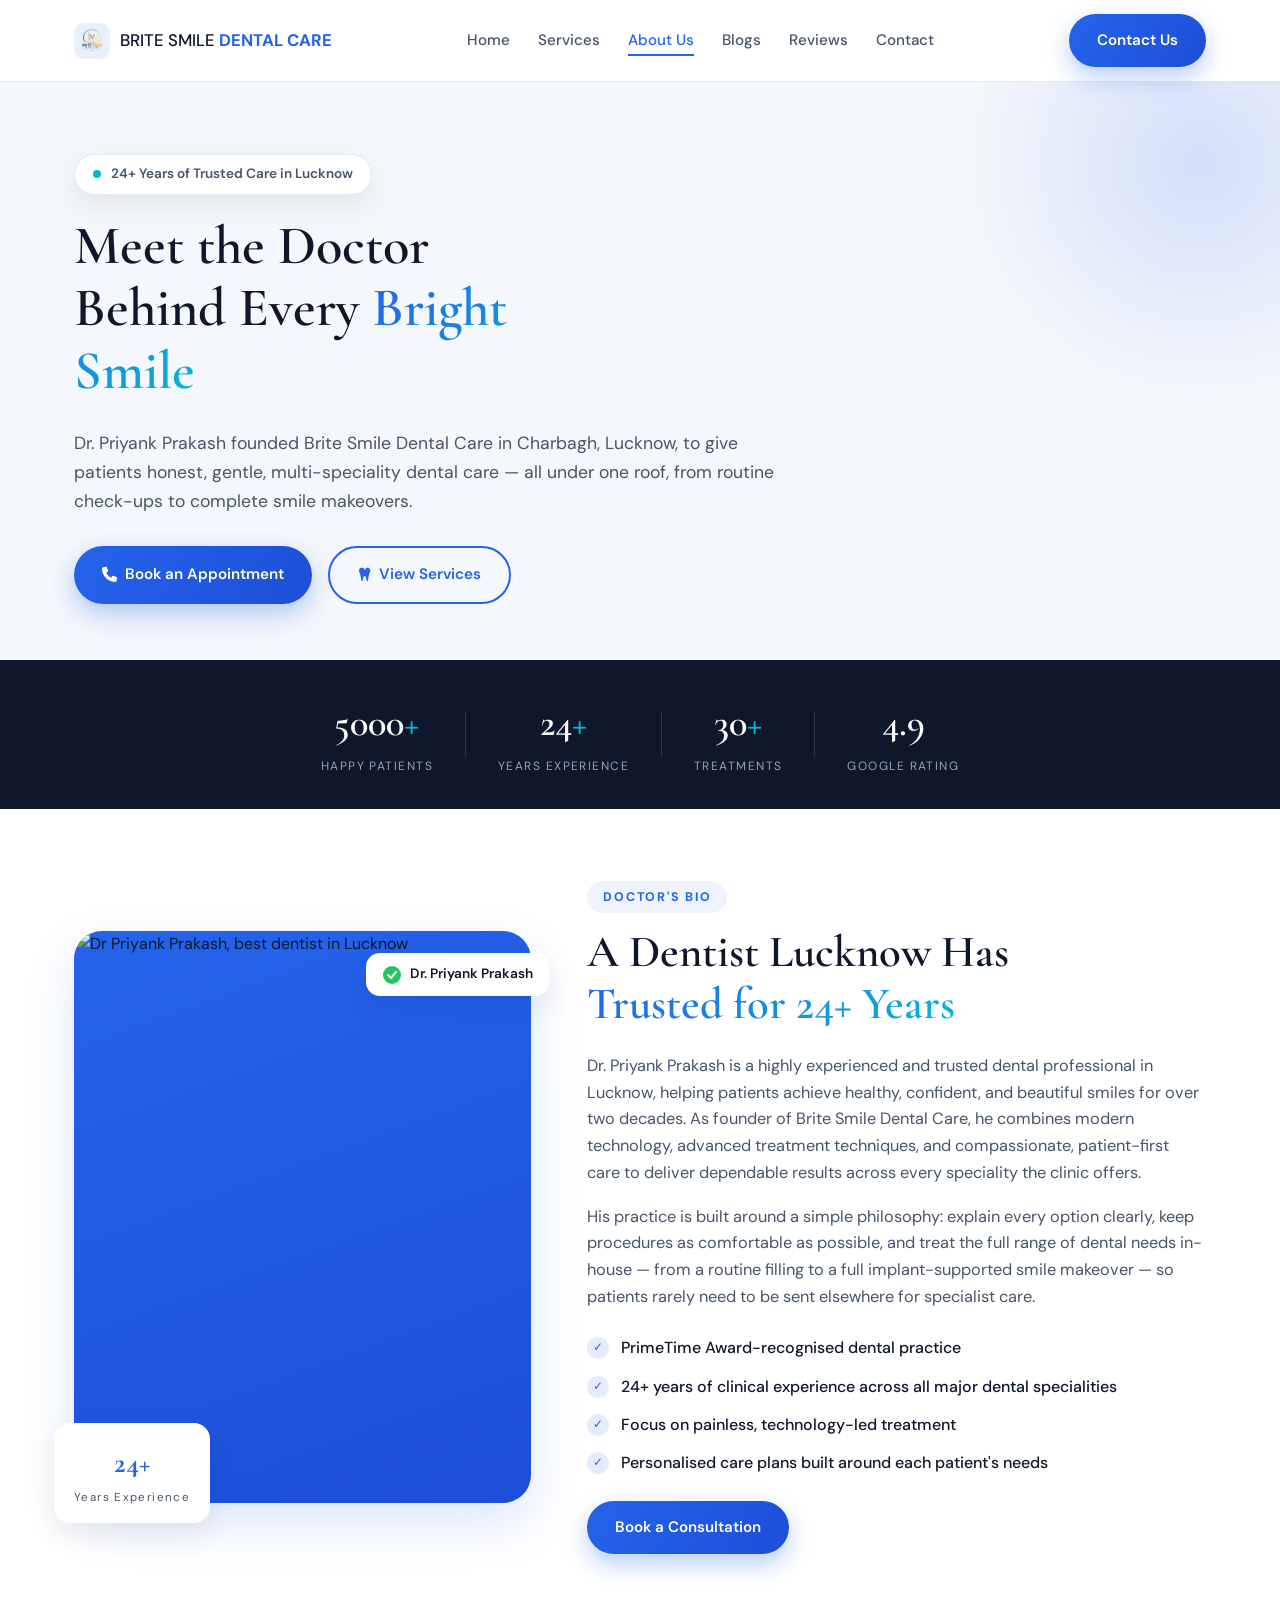
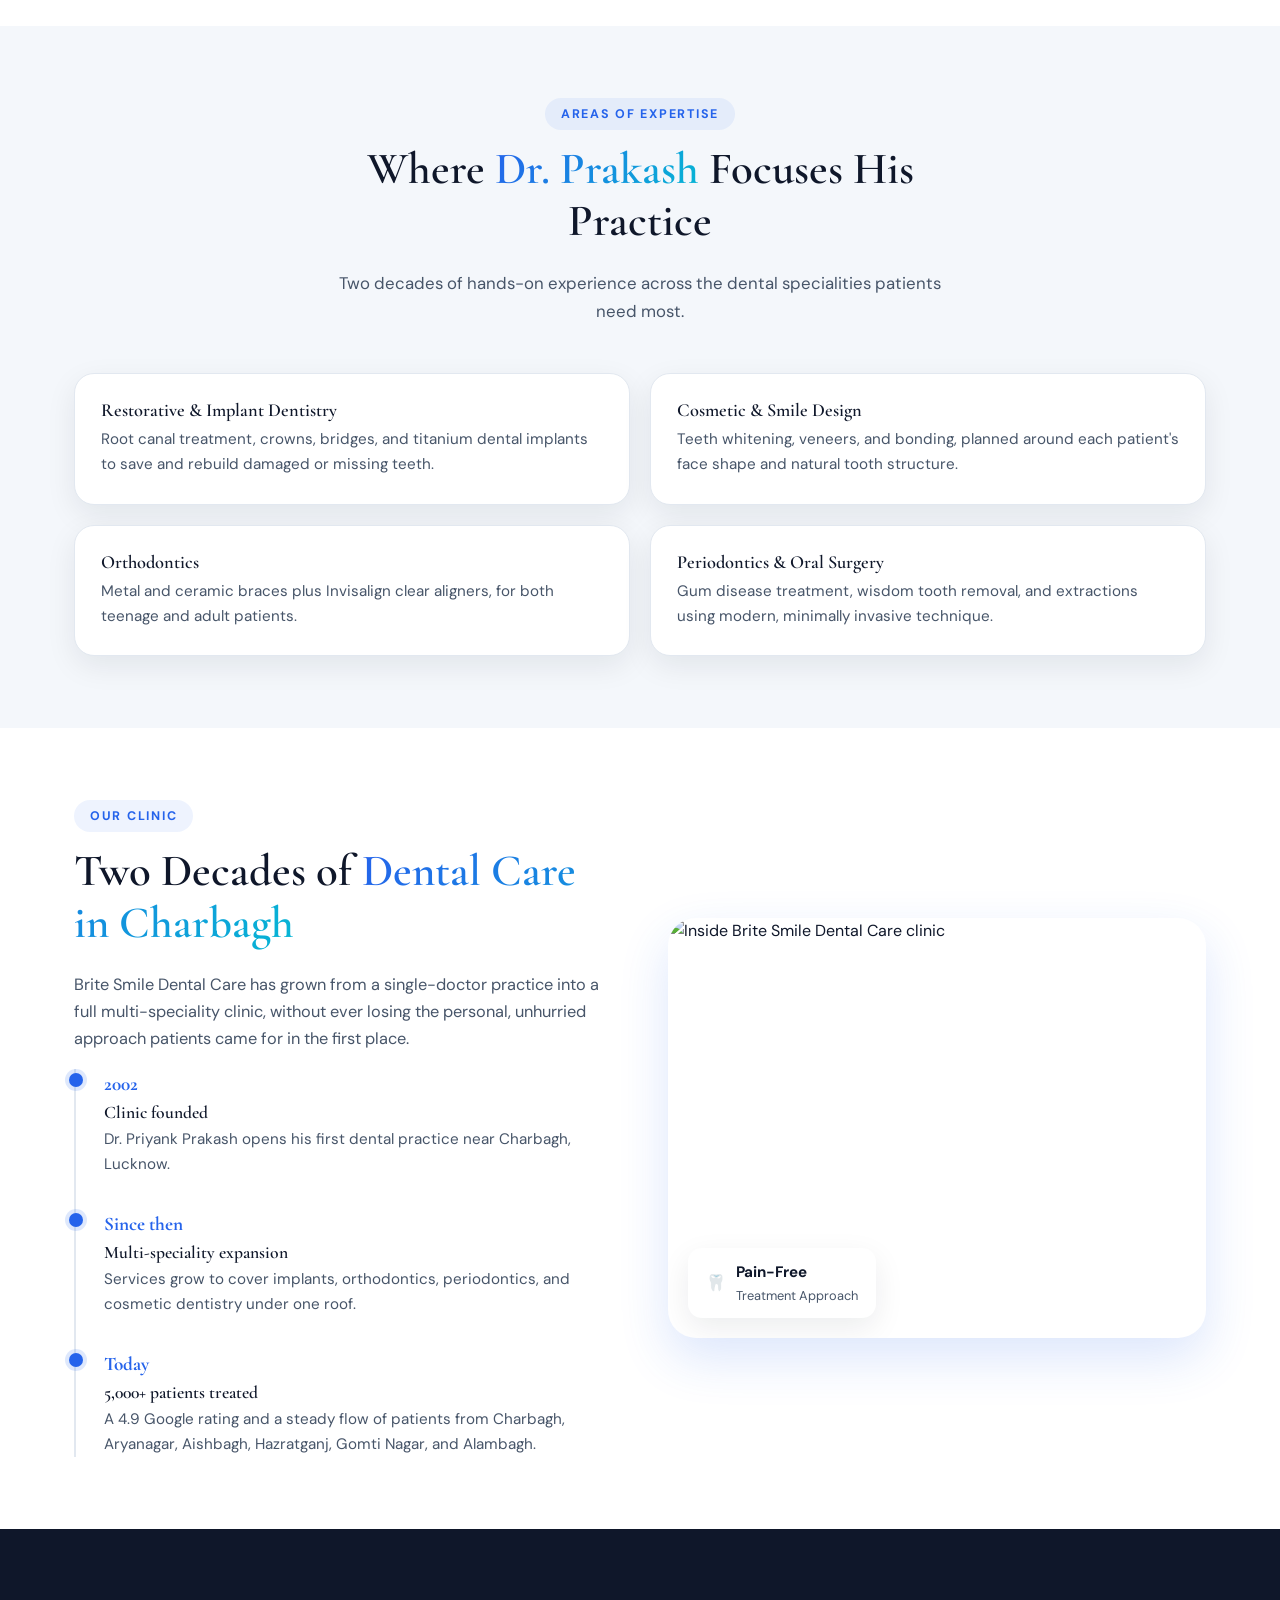
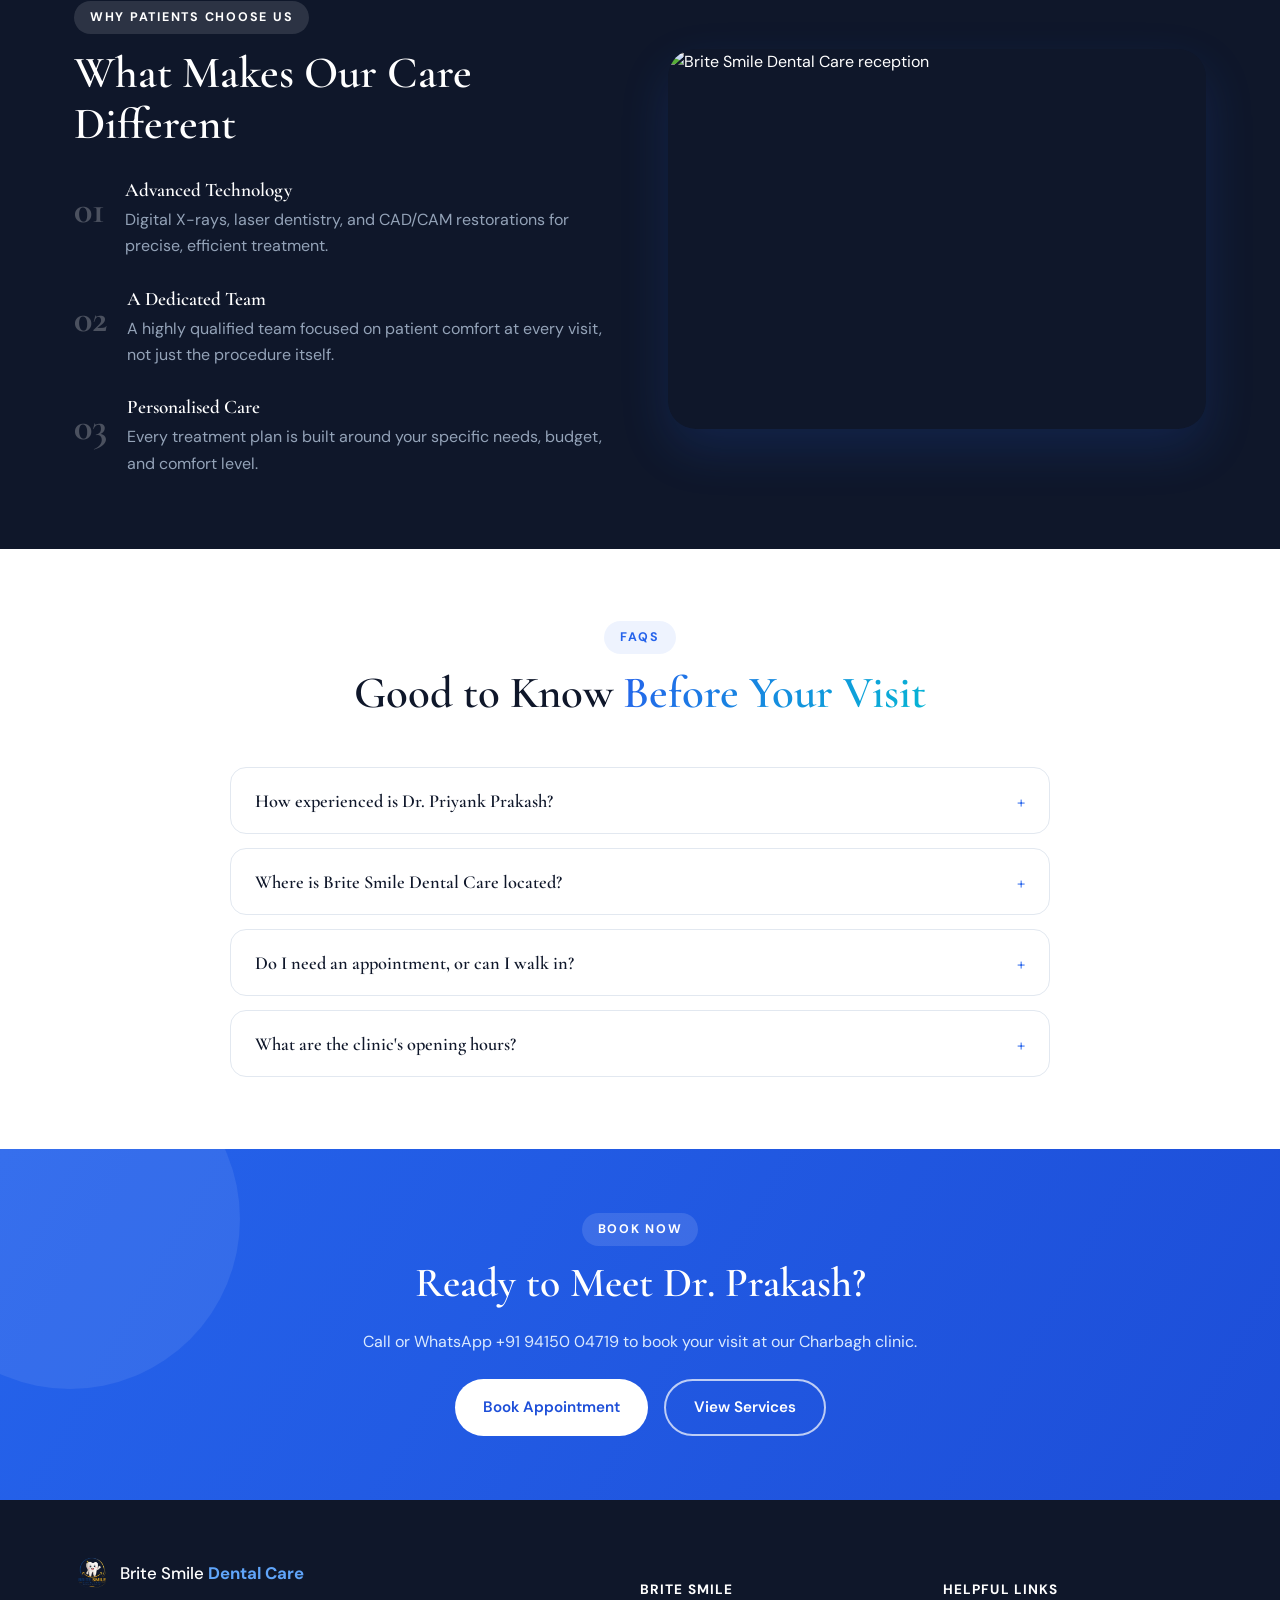
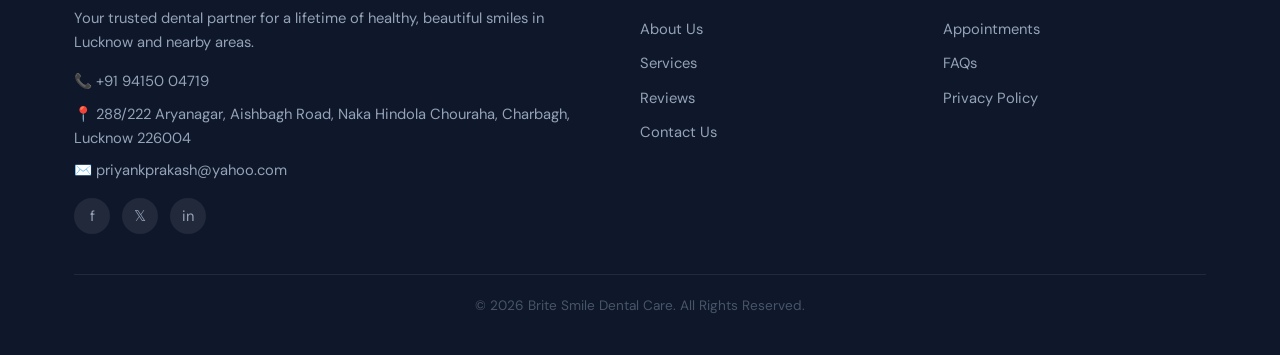
==== commit 9181cfad: "Update index.html" ====
--- a/about/index.html
+++ b/about/index.html
@@ -95,7 +95,7 @@
 <nav class="navbar">
   <div class="nav-container">
     <a href="/" class="nav-logo">
-      <div class="logo-icon"><img src="logo.png" loading="lazy" alt="Brite Smile Logo" style="width:26px;height:26px;object-fit:contain;"></div>
+      <div class="logo-icon"><img src="/logo.png" loading="lazy" alt="Brite Smile Logo" style="width:26px;height:26px;object-fit:contain;"></div>
       <span>BRITE SMILE <strong>DENTAL CARE</strong></span>
     </a>
     <ul class="nav-links" id="navLinks">
@@ -317,7 +317,7 @@
     <div class="footer-grid">
       <div class="footer-brand">
         <div class="nav-logo footer-logo">
-          <div class="logo-icon" style="background:transparent;"><img src="logo.png" loading="lazy" alt="Brite Smile Logo" style="width:36px;height:36px;object-fit:contain;"></div>
+          <div class="logo-icon" style="background:transparent;"><img src="/logo.png" loading="lazy" alt="Brite Smile Logo" style="width:36px;height:36px;object-fit:contain;"></div>
           <span style="color:#fff;">Brite Smile <strong style="color:#60a5fa;">Dental Care</strong></span>
         </div>
         <p>Your trusted dental partner for a lifetime of healthy, beautiful smiles in Lucknow and nearby areas.</p>
